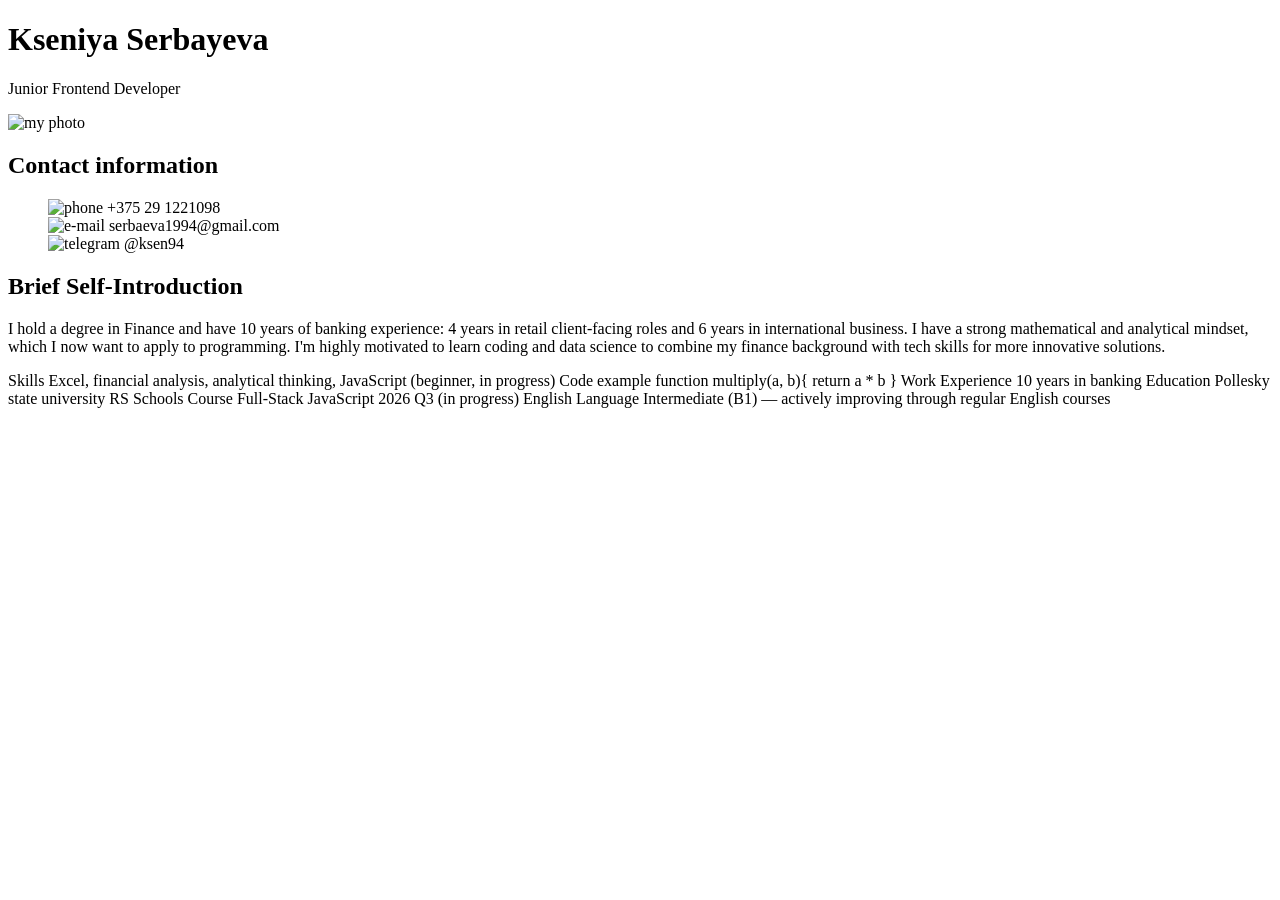
==== index.html @ 52aeddbb "docs: add left column" ====
<!DOCTYPE html>
<html lang="en">
<head>
    <meta charset="UTF-8">
    <meta name="viewport" content="width=device-width, initial-scale=1.0">
    <title>Serbayeva CV RSS</title>
    <link rel="preconnect" href="https://fonts.googleapis.com">
    <link rel="preconnect" href="https://fonts.gstatic.com" crossorigin>
    <link href="https://fonts.googleapis.com/css2?family=Cormorant+Garamond:ital,wght@0,300..700;1,300..700&display=swap" rel="stylesheet">
    <link rel="stylesheet" href="style.css">
</head>
<body>
    <div class="cv-container">
        <main class="two-columns">
            <div class="left-colume">
                <header>
                    <h1>Kseniya Serbayeva</h1>
                    <p>Junior Frontend Developer</p>
                    <img src="images/pic.jpg" alt="my photo"width="310" height="470">
                </header>
                    <section class="main-info">
                        <h2>Contact information</h2>
                                    <ul style="list-style-type:none">
                                        <li><img src="images/phone.svg" alt="phone" width="20"> +375 29 1221098</li>
                                        <li><img src="images/email.svg" alt="e-mail" width="20"> serbaeva1994@gmail.com</li>
                                        <li><img src="images/telegram.svg" alt="telegram" width="20"> @ksen94</li>
                                    </ul>
                        <h2>Brief Self-Introduction</h2>
                        <p>
                            I hold a degree in Finance and have 10 years of banking experience: 4 years in retail client-facing roles and 6 years in international business. I have a strong mathematical and analytical mindset, which I now want to apply to programming. I'm highly motivated to learn coding and data science to combine my finance background with tech skills for more innovative solutions.
                        </p>
                        </section>
Skills
Excel, financial analysis, analytical thinking, JavaScript (beginner, in progress)
Code example
function multiply(a, b){ return a * b }
Work Experience
10 years in banking
Education
Pollesky state university
RS Schools Course Full-Stack JavaScript 2026 Q3 (in progress)
English Language
Intermediate (B1) — actively improving through regular English courses
</p>
</body>
</html>
---- style.css ----
@media screen {
    
}
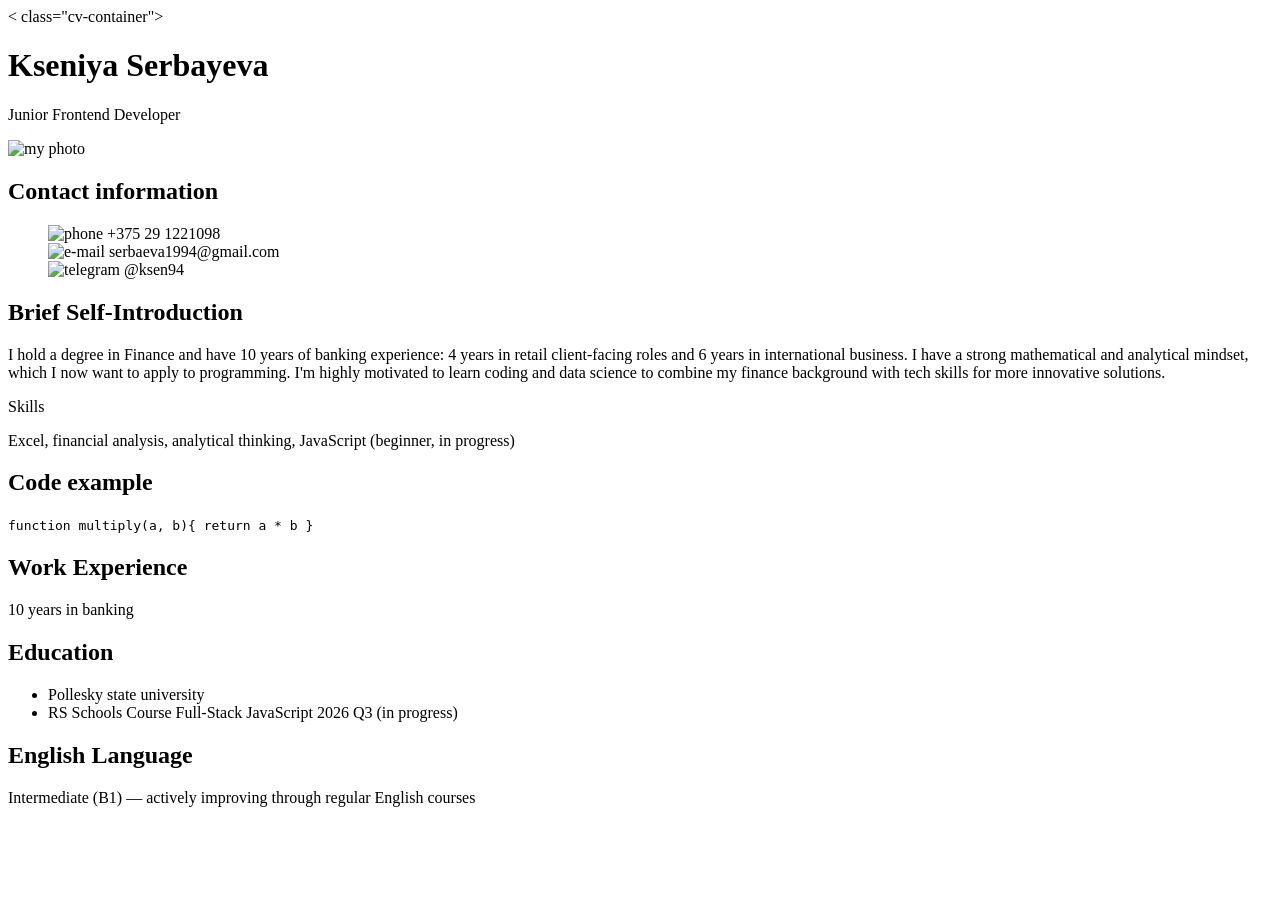
==== commit 9f43c05a: "docs:add all structure" ====
--- a/index.html
+++ b/index.html
@@ -10,9 +10,9 @@
     <link rel="stylesheet" href="style.css">
 </head>
 <body>
-    <div class="cv-container">
+    < class="cv-container">
         <main class="two-columns">
-            <div class="left-colume">
+            <div class="left-column">
                 <header>
                     <h1>Kseniya Serbayeva</h1>
                     <p>Junior Frontend Developer</p>
@@ -30,17 +30,24 @@
                             I hold a degree in Finance and have 10 years of banking experience: 4 years in retail client-facing roles and 6 years in international business. I have a strong mathematical and analytical mindset, which I now want to apply to programming. I'm highly motivated to learn coding and data science to combine my finance background with tech skills for more innovative solutions.
                         </p>
                         </section>
-Skills
-Excel, financial analysis, analytical thinking, JavaScript (beginner, in progress)
-Code example
-function multiply(a, b){ return a * b }
-Work Experience
-10 years in banking
-Education
-Pollesky state university
-RS Schools Course Full-Stack JavaScript 2026 Q3 (in progress)
-English Language
-Intermediate (B1) — actively improving through regular English courses
-</p>
-</body>
-</html>+                        </div>
+                        <div class="right-column">
+                            <section class="main-info"
+                            <h1>Skills</h1>
+                            <p>Excel, financial analysis, analytical thinking, JavaScript (beginner, in progress)</p>
+                            <h2>Code example</h2>
+                            <code>function multiply(a, b){ return a * b }</code>
+                            <h2>Work Experience</h2>
+                            <p>10 years in banking</p>
+                            <h2>Education</h2>
+                            <ul>
+                                <li>Pollesky state university</li>
+                                <li>RS Schools Course Full-Stack JavaScript 2026 Q3 (in progress)</li>
+                            </ul>
+                            <h2>English Language</h2>
+                            <p>Intermediate (B1) — actively improving through regular English courses</p>
+                        </section>
+                        </div>
+                        </main>
+                    </body>
+                    </html>
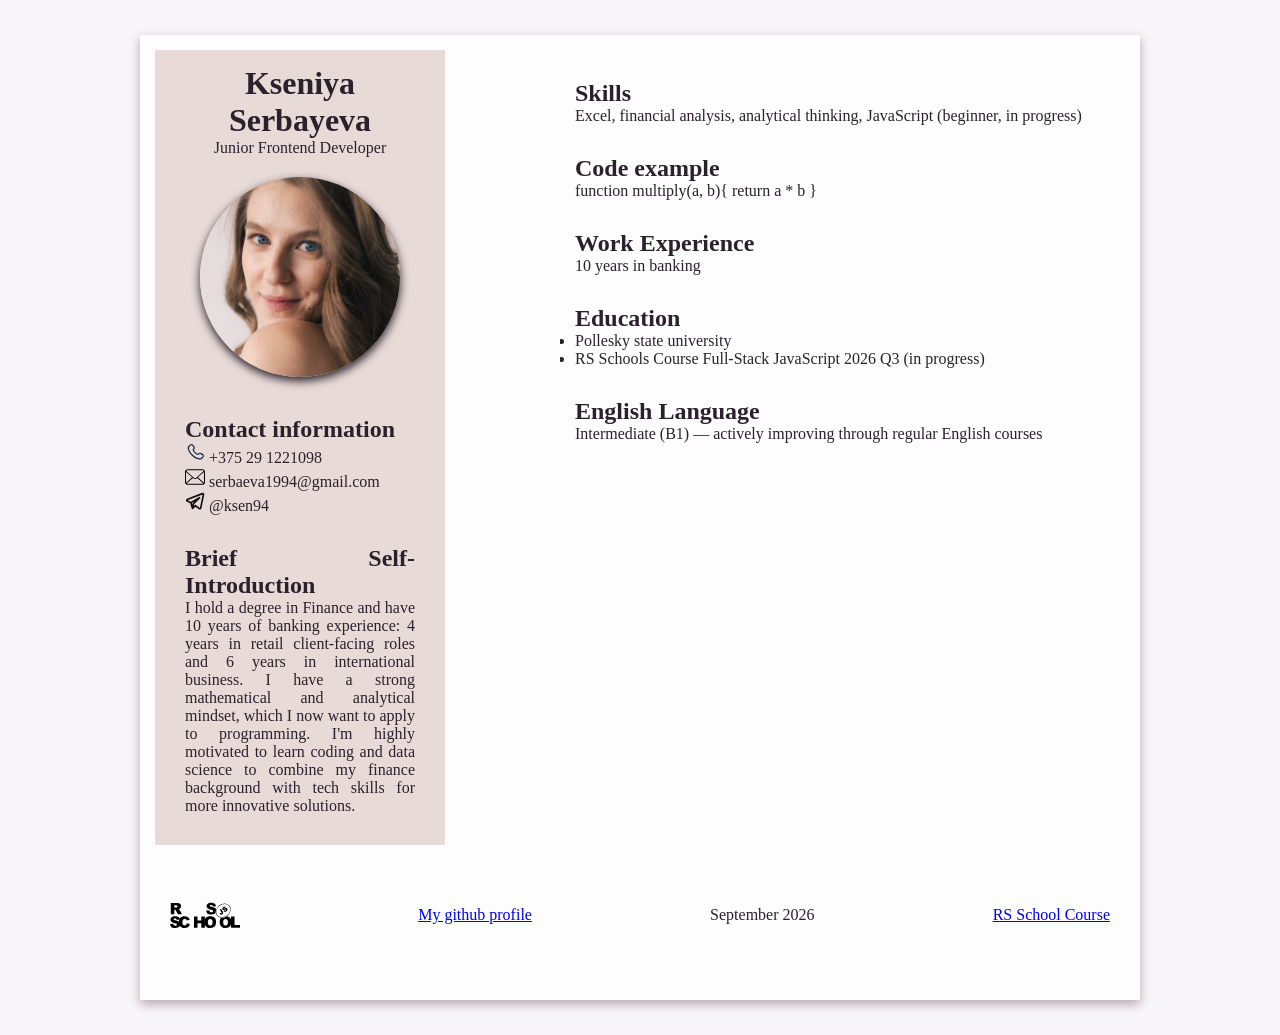
==== commit d319483a: "docs:add style" ====
--- a/index.html
+++ b/index.html
@@ -10,21 +10,23 @@
     <link rel="stylesheet" href="style.css">
 </head>
 <body>
-    < class="cv-container">
+    <div div class="cv-container">
         <main class="two-columns">
             <div class="left-column">
                 <header>
                     <h1>Kseniya Serbayeva</h1>
                     <p>Junior Frontend Developer</p>
-                    <img src="images/pic.jpg" alt="my photo"width="310" height="470">
+                    <img class="photo" src="images/pic.jpg" alt="my photo"width="310" height="470">
                 </header>
-                    <section class="main-info">
+                    <section class="contact">
                         <h2>Contact information</h2>
                                     <ul style="list-style-type:none">
                                         <li><img src="images/phone.svg" alt="phone" width="20"> +375 29 1221098</li>
                                         <li><img src="images/email.svg" alt="e-mail" width="20"> serbaeva1994@gmail.com</li>
                                         <li><img src="images/telegram.svg" alt="telegram" width="20"> @ksen94</li>
                                     </ul>
+                                </section>
+                            <section class="info">
                         <h2>Brief Self-Introduction</h2>
                         <p>
                             I hold a degree in Finance and have 10 years of banking experience: 4 years in retail client-facing roles and 6 years in international business. I have a strong mathematical and analytical mindset, which I now want to apply to programming. I'm highly motivated to learn coding and data science to combine my finance background with tech skills for more innovative solutions.
@@ -32,22 +34,38 @@
                         </section>
                         </div>
                         <div class="right-column">
-                            <section class="main-info"
-                            <h1>Skills</h1>
+                            <section class="skills">
+                            <h2>Skills</h2>
                             <p>Excel, financial analysis, analytical thinking, JavaScript (beginner, in progress)</p>
+                            </section>
+                            <section class="code">
                             <h2>Code example</h2>
                             <code>function multiply(a, b){ return a * b }</code>
+                            </section>
+                            <section class="work">
                             <h2>Work Experience</h2>
                             <p>10 years in banking</p>
+                            </section>
+                            <section class="education">
                             <h2>Education</h2>
                             <ul>
                                 <li>Pollesky state university</li>
                                 <li>RS Schools Course Full-Stack JavaScript 2026 Q3 (in progress)</li>
                             </ul>
+                            </section>
+                            <section class="language">
                             <h2>English Language</h2>
                             <p>Intermediate (B1) — actively improving through regular English courses</p>
                         </section>
+                        </section>
                         </div>
                         </main>
+                        <footer>
+                          <img src="images/rs-school-logo.svg" alt="github pic" width="70" height="70">
+                          <a class="my-github" href="https://github.com/KseniyaRic">My github profile</a>
+                          <p>September 2026</p>
+                          <a href="https://rs.school/ru/courses/javascript">RS School Course</a>
+                        </footer>
+                    </div>
                     </body>
                     </html>
--- a/style.css
+++ b/style.css
@@ -1,3 +1,77 @@
-@media screen {
-    
+* {
+    margin: 0;
+    padding: 0;
+    box-sizing: border-box;
 }
+body {
+    padding: 15px;
+    background-color: #f8f6f8;
+    font-family: "Cormorant Garamond", serif;
+    font-size: 16px;
+    color: #2b212c;
+    line-height: 2,5;
+
+}
+.cv-container {
+    display: block;
+    position: relative;
+    width: 1000px;
+    height: auto;
+    margin: 20px auto;
+    padding: 15px;
+    background-color: #fdfdfd;
+    box-shadow: 0 4px 10px #b3a6b4;
+    }
+.two-columns{
+    display: grid;
+    grid-template-columns: 1fr 2fr;
+    gap: 100px;
+}
+.left-column{
+    text-align: center;
+    padding: 15px;
+    background-color: #dfcdc7af;
+}
+.photo{
+    width: 200px;
+    height: 200px;
+    margin: 20px auto;
+    object-fit: cover;
+    border-radius: 50%;
+    box-shadow: 0 4px 10px #2b212c;
+}
+h1{
+    text-align: center;
+}
+.contact{
+text-align: left;
+padding: 15px;
+}
+.info{
+text-align: justify;
+padding: 15px;
+}
+.right-column{
+  padding: 15px;
+  overflow: hidden;
+  gap: 20px
+}
+.skills,
+.code,
+.work,
+.education,
+.language {
+padding: 15px;
+overflow: hidden;
+gap: 20px
+}
+code{
+font-family: inherit;
+}
+footer{
+display: flex;
+justify-content: space-between;
+margin: 20px auto;
+padding: 15px;
+align-items: center;
+}
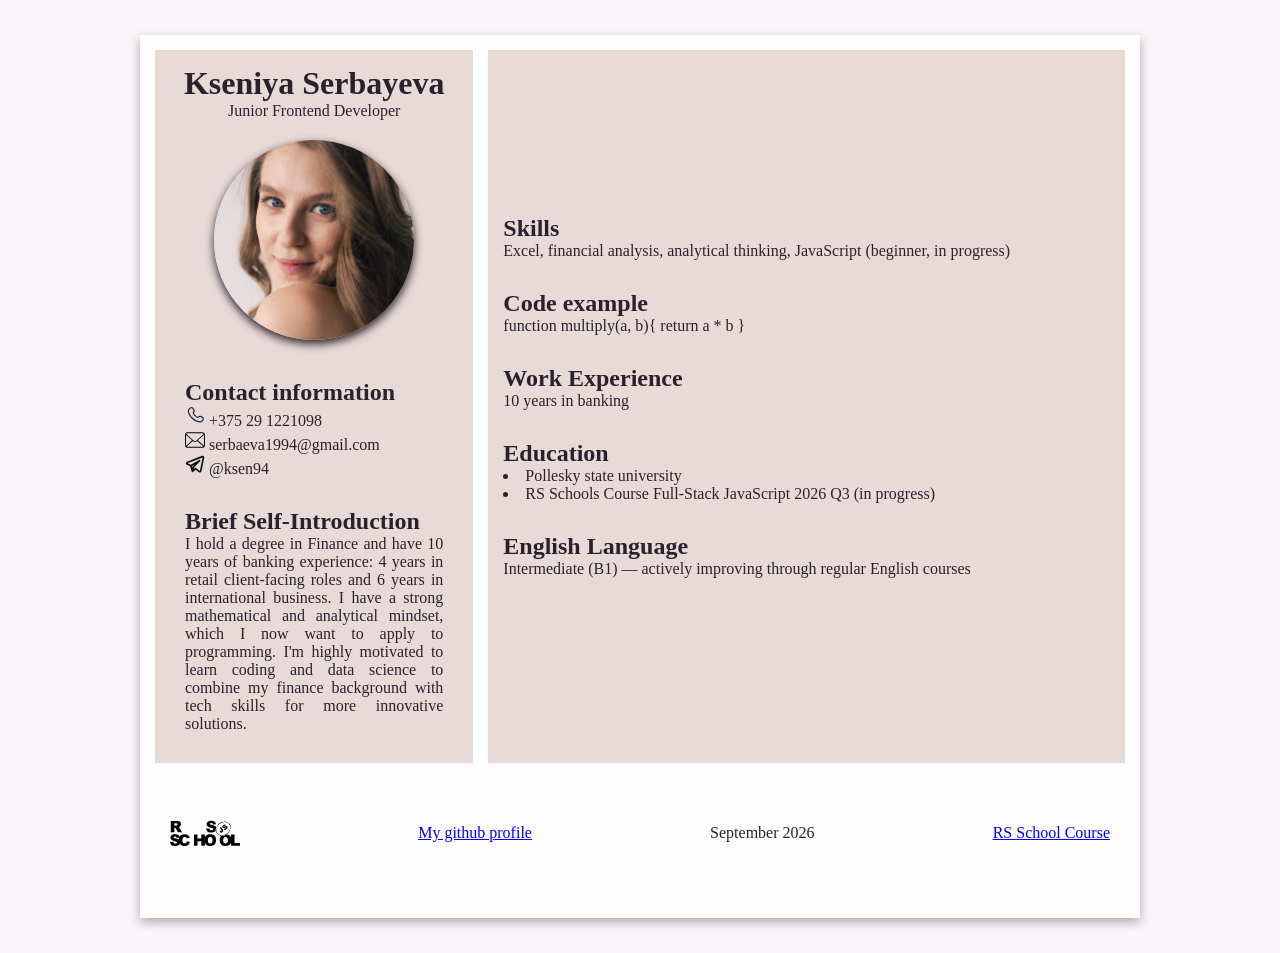
==== commit 5d60b9ff: "feat:remove tag" ====
--- a/index.html
+++ b/index.html
@@ -10,13 +10,13 @@
     <link rel="stylesheet" href="style.css">
 </head>
 <body>
-    <div div class="cv-container">
+    <div class="cv-container">
         <main class="two-columns">
             <div class="left-column">
                 <header>
                     <h1>Kseniya Serbayeva</h1>
                     <p>Junior Frontend Developer</p>
-                    <img class="photo" src="images/pic.jpg" alt="my photo"width="310" height="470">
+                    <img class="photo" src="images/pic.jpg" alt="my photo" width="310" height="470">
                 </header>
                     <section class="contact">
                         <h2>Contact information</h2>
@@ -57,7 +57,6 @@
                             <h2>English Language</h2>
                             <p>Intermediate (B1) — actively improving through regular English courses</p>
                         </section>
-                        </section>
                         </div>
                         </main>
                         <footer>
--- a/style.css
+++ b/style.css
@@ -25,7 +25,7 @@
 .two-columns{
     display: grid;
     grid-template-columns: 1fr 2fr;
-    gap: 100px;
+    gap: 15px;
 }
 .left-column{
     text-align: center;
@@ -52,9 +52,10 @@
 padding: 15px;
 }
 .right-column{
-  padding: 15px;
-  overflow: hidden;
-  gap: 20px
+padding-top: 150px;
+overflow: hidden;
+gap: 20px;
+background-color: #dfcdc7af;
 }
 .skills,
 .code,
@@ -64,6 +65,9 @@
 padding: 15px;
 overflow: hidden;
 gap: 20px
+}
+.education{
+    list-style-position: inside;
 }
 code{
 font-family: inherit;
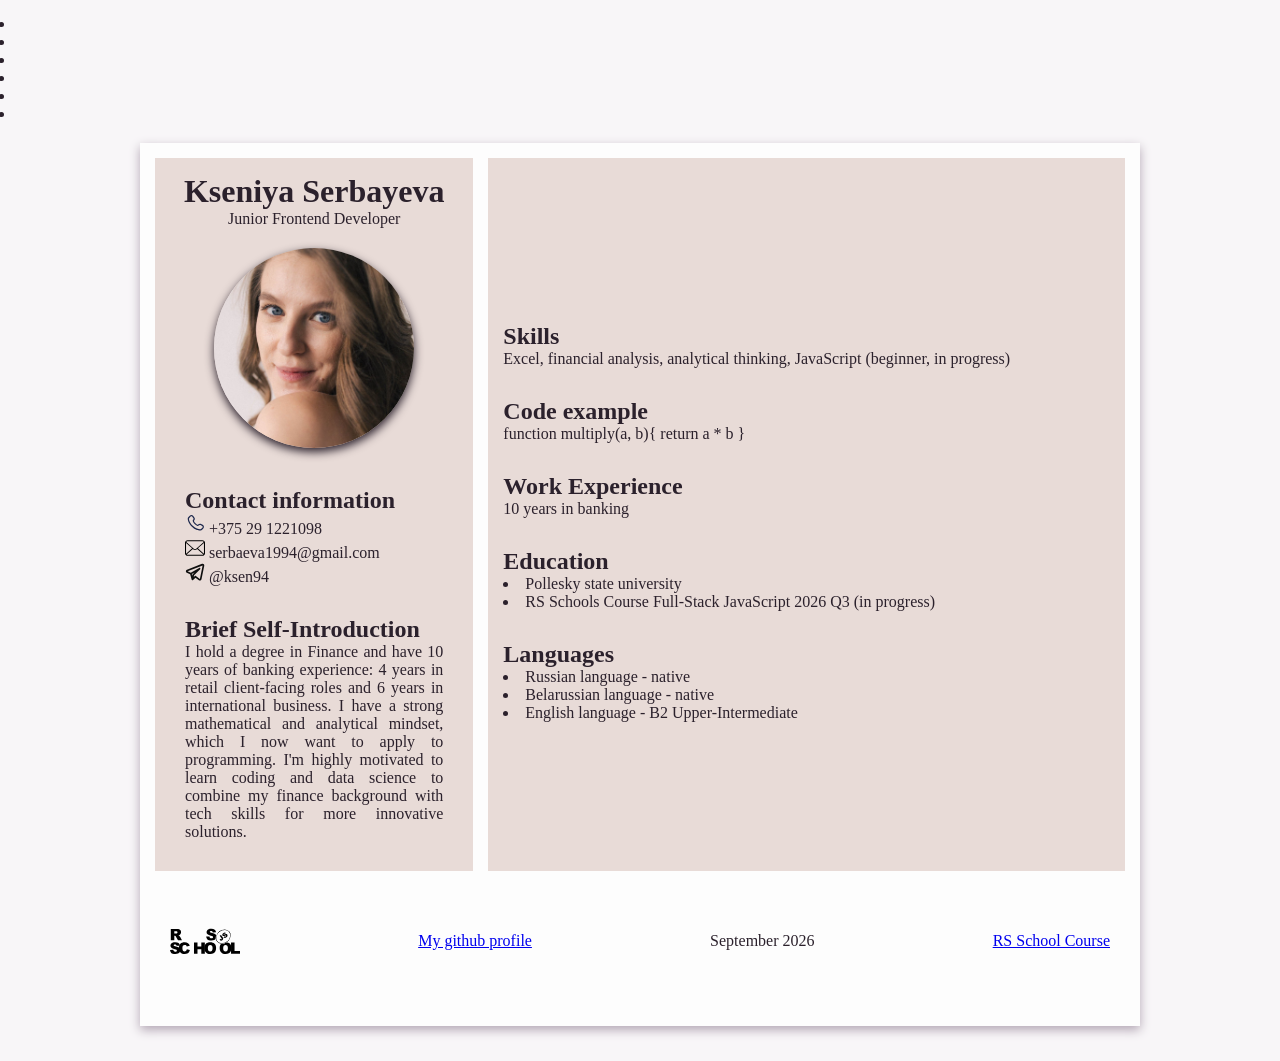
==== commit 2abeaef1: "feat:add nav" ====
--- a/index.html
+++ b/index.html
@@ -10,6 +10,16 @@
     <link rel="stylesheet" href="style.css">
 </head>
 <body>
+    <nav class="menu">
+        <ul>
+            <li><a href="#personal"About me"></a></li>
+            <li><a href="#"Skills></a></li>
+            <li><a href="#"Code Example"></a></li>
+            <li><a href="#"Work Experience></a></li>
+            <li><a href="#"Education"></a></li>
+            <li><a href="#"Languages></a></li>
+
+    </nav>
     <div class="cv-container">
         <main class="two-columns">
             <div class="left-column">
@@ -27,7 +37,7 @@
                                     </ul>
                                 </section>
                             <section class="info">
-                        <h2>Brief Self-Introduction</h2>
+                        <h2 id="personal"> Brief Self-Introduction</h2>
                         <p>
                             I hold a degree in Finance and have 10 years of banking experience: 4 years in retail client-facing roles and 6 years in international business. I have a strong mathematical and analytical mindset, which I now want to apply to programming. I'm highly motivated to learn coding and data science to combine my finance background with tech skills for more innovative solutions.
                         </p>
@@ -53,9 +63,13 @@
                                 <li>RS Schools Course Full-Stack JavaScript 2026 Q3 (in progress)</li>
                             </ul>
                             </section>
-                            <section class="language">
-                            <h2>English Language</h2>
-                            <p>Intermediate (B1) — actively improving through regular English courses</p>
+                            <section class="languages">
+                            <h2>Languages</h2>
+                            <ul>
+                            <li> Russian language - native</li>
+                            <li> Belarussian language - native </li>
+                            <li> English language - B2 Upper-Intermediate </li>
+                            </ul>
                         </section>
                         </div>
                         </main>
--- a/style.css
+++ b/style.css
@@ -61,13 +61,11 @@
 .code,
 .work,
 .education,
-.language {
+.languages {
 padding: 15px;
 overflow: hidden;
-gap: 20px
-}
-.education{
-    list-style-position: inside;
+list-style-position: inside;
+gap: 20px;
 }
 code{
 font-family: inherit;
@@ -78,4 +76,4 @@
 margin: 20px auto;
 padding: 15px;
 align-items: center;
-}+}
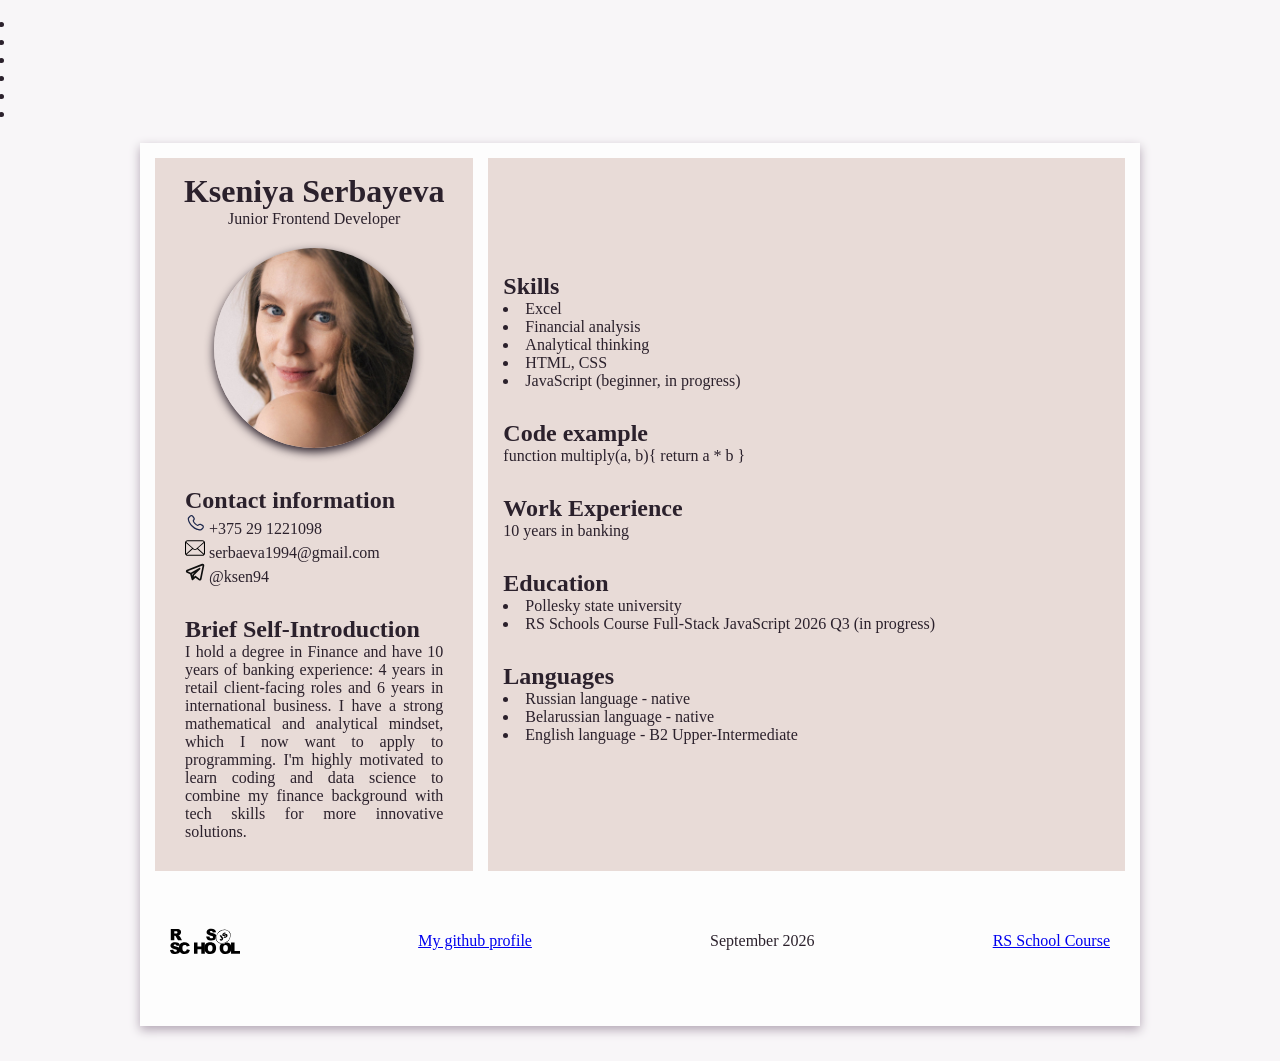
==== commit 74a3dd90: "docs:add skills" ====
--- a/index.html
+++ b/index.html
@@ -46,7 +46,13 @@
                         <div class="right-column">
                             <section class="skills">
                             <h2>Skills</h2>
-                            <p>Excel, financial analysis, analytical thinking, JavaScript (beginner, in progress)</p>
+                            <ul>
+                                <li>Excel</li>
+                                <li>Financial analysis</li>
+                                <li>Analytical thinking</li>
+                                <li>HTML, CSS</li>
+                                <li>JavaScript (beginner, in progress)</li>
+                                </ul>
                             </section>
                             <section class="code">
                             <h2>Code example</h2>
--- a/style.css
+++ b/style.css
@@ -52,7 +52,7 @@
 padding: 15px;
 }
 .right-column{
-padding-top: 150px;
+padding-top: 100px;
 overflow: hidden;
 gap: 20px;
 background-color: #dfcdc7af;
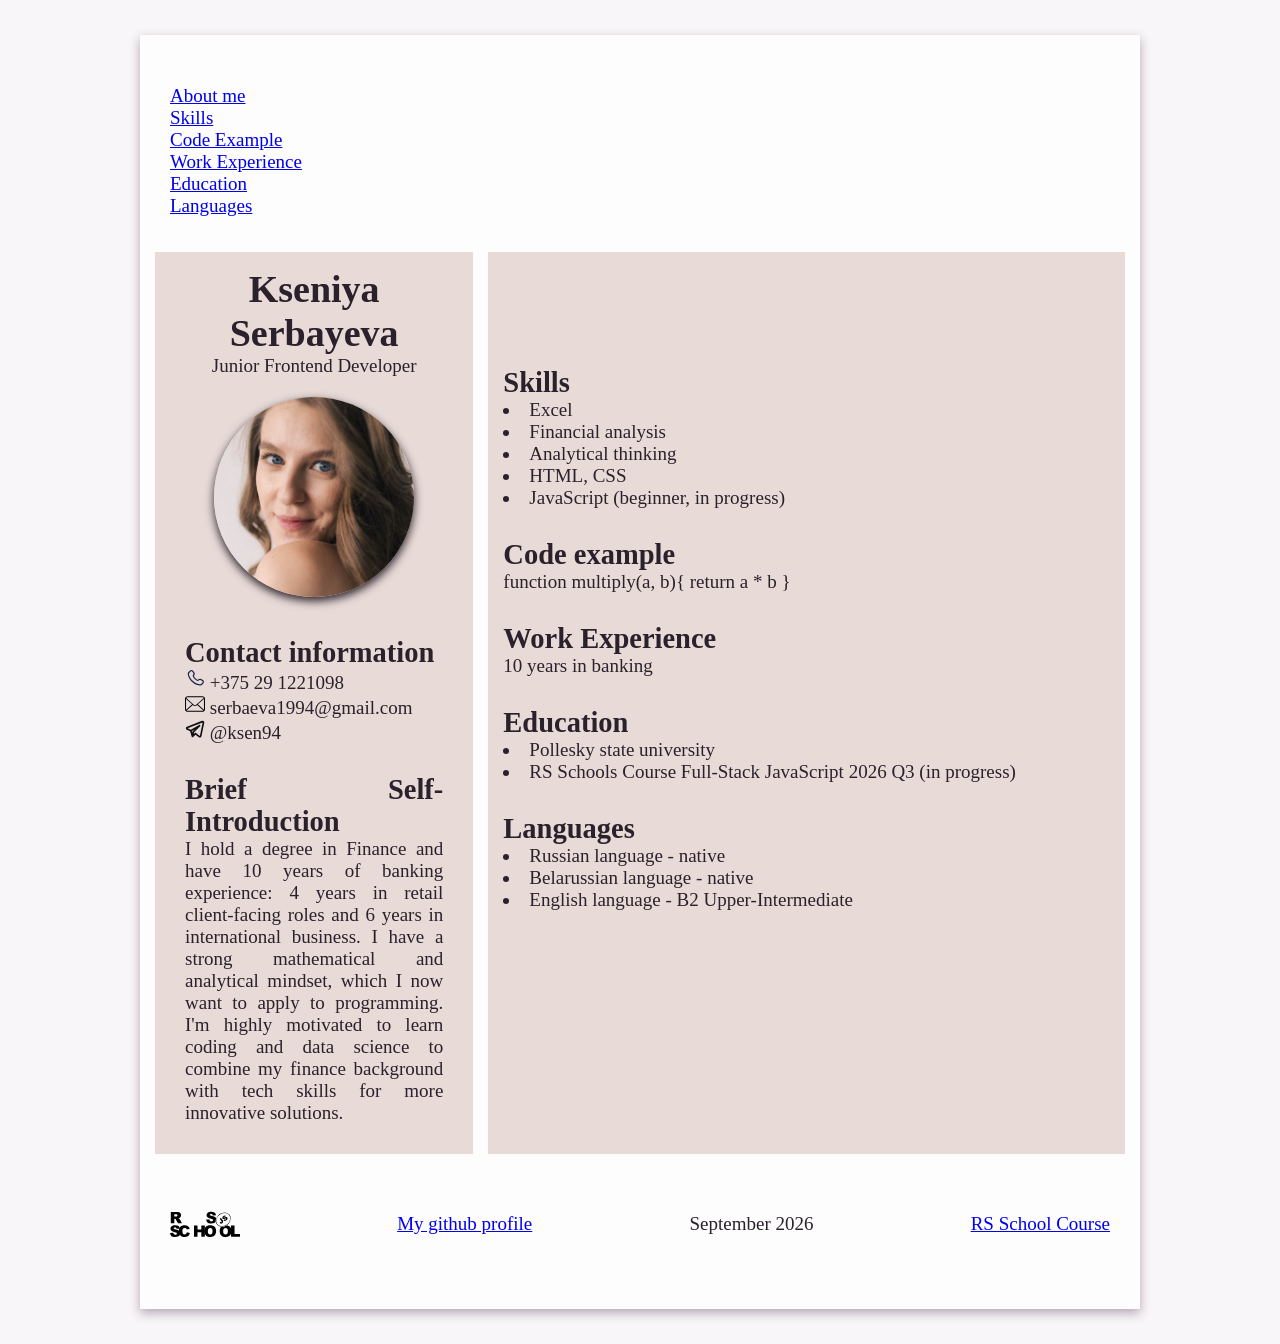
==== commit 25e0fdf5: "feat:nav structure update" ====
--- a/index.html
+++ b/index.html
@@ -10,17 +10,17 @@
     <link rel="stylesheet" href="style.css">
 </head>
 <body>
-    <nav class="menu">
-        <ul>
-            <li><a href="#personal"About me"></a></li>
-            <li><a href="#"Skills></a></li>
-            <li><a href="#"Code Example"></a></li>
-            <li><a href="#"Work Experience></a></li>
-            <li><a href="#"Education"></a></li>
-            <li><a href="#"Languages></a></li>
-
-    </nav>
     <div class="cv-container">
+            <nav class="menu">
+        <ul style="list-style-type:none">
+            <li><a href="#info">About me</a></li>
+            <li><a href="#skills">Skills</a></li>
+            <li><a href="#code">Code Example</a></li>
+            <li><a href="#work">Work Experience</a></li>
+            <li><a href="#education">Education</a></li>
+            <li><a href="#languages">Languages</a></li>
+            </ul>
+        </nav>
         <main class="two-columns">
             <div class="left-column">
                 <header>
@@ -28,7 +28,7 @@
                     <p>Junior Frontend Developer</p>
                     <img class="photo" src="images/pic.jpg" alt="my photo" width="310" height="470">
                 </header>
-                    <section class="contact">
+                    <section class="contact" id="contact">
                         <h2>Contact information</h2>
                                     <ul style="list-style-type:none">
                                         <li><img src="images/phone.svg" alt="phone" width="20"> +375 29 1221098</li>
@@ -36,15 +36,15 @@
                                         <li><img src="images/telegram.svg" alt="telegram" width="20"> @ksen94</li>
                                     </ul>
                                 </section>
-                            <section class="info">
-                        <h2 id="personal"> Brief Self-Introduction</h2>
+                            <section class="info" id="info">
+                        <h2> Brief Self-Introduction</h2>
                         <p>
                             I hold a degree in Finance and have 10 years of banking experience: 4 years in retail client-facing roles and 6 years in international business. I have a strong mathematical and analytical mindset, which I now want to apply to programming. I'm highly motivated to learn coding and data science to combine my finance background with tech skills for more innovative solutions.
                         </p>
                         </section>
                         </div>
                         <div class="right-column">
-                            <section class="skills">
+                            <section class="skills" id="skills">
                             <h2>Skills</h2>
                             <ul>
                                 <li>Excel</li>
@@ -54,22 +54,22 @@
                                 <li>JavaScript (beginner, in progress)</li>
                                 </ul>
                             </section>
-                            <section class="code">
+                            <section class="code" id="code">
                             <h2>Code example</h2>
                             <code>function multiply(a, b){ return a * b }</code>
                             </section>
-                            <section class="work">
+                            <section class="work" id="work">
                             <h2>Work Experience</h2>
                             <p>10 years in banking</p>
                             </section>
-                            <section class="education">
+                            <section class="education" id="education">
                             <h2>Education</h2>
                             <ul>
                                 <li>Pollesky state university</li>
                                 <li>RS Schools Course Full-Stack JavaScript 2026 Q3 (in progress)</li>
                             </ul>
                             </section>
-                            <section class="languages">
+                            <section class="languages" id="languages">
                             <h2>Languages</h2>
                             <ul>
                             <li> Russian language - native</li>
--- a/style.css
+++ b/style.css
@@ -7,7 +7,7 @@
     padding: 15px;
     background-color: #f8f6f8;
     font-family: "Cormorant Garamond", serif;
-    font-size: 16px;
+    font-size: 19px;
     color: #2b212c;
     line-height: 2,5;
 
@@ -22,6 +22,13 @@
     background-color: #fdfdfd;
     box-shadow: 0 4px 10px #b3a6b4;
     }
+.menu{
+display: flex;
+justify-content: space-between;
+margin: 20px auto;
+padding: 15px;
+align-items: center;
+}
 .two-columns{
     display: grid;
     grid-template-columns: 1fr 2fr;
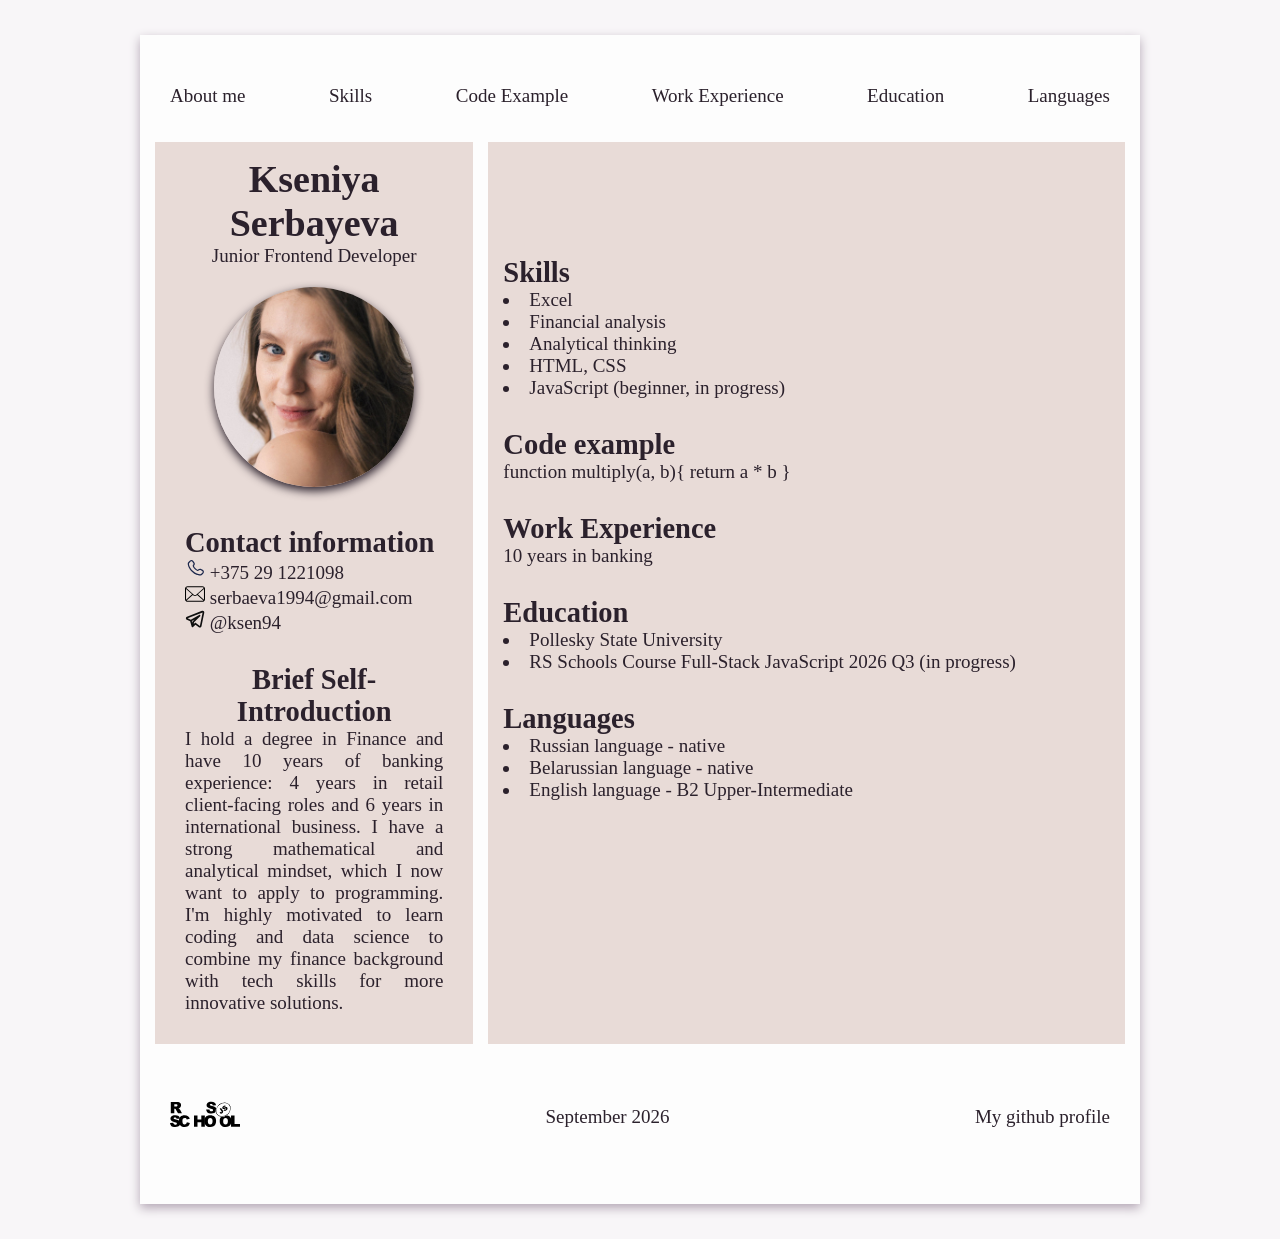
==== commit 084a8912: "feat:link to course" ====
--- a/index.html
+++ b/index.html
@@ -65,7 +65,7 @@
                             <section class="education" id="education">
                             <h2>Education</h2>
                             <ul>
-                                <li>Pollesky state university</li>
+                                <li>Pollesky State University</li>
                                 <li>RS Schools Course Full-Stack JavaScript 2026 Q3 (in progress)</li>
                             </ul>
                             </section>
@@ -80,10 +80,11 @@
                         </div>
                         </main>
                         <footer>
+                            <a href="https://rs.school/ru/courses/javascript">
                           <img src="images/rs-school-logo.svg" alt="github pic" width="70" height="70">
+                          </a>
+                          <p>September 2026</p>
                           <a class="my-github" href="https://github.com/KseniyaRic">My github profile</a>
-                          <p>September 2026</p>
-                          <a href="https://rs.school/ru/courses/javascript">RS School Course</a>
                         </footer>
                     </div>
                     </body>
--- a/style.css
+++ b/style.css
@@ -22,12 +22,16 @@
     background-color: #fdfdfd;
     box-shadow: 0 4px 10px #b3a6b4;
     }
-.menu{
+.menu ul{
 display: flex;
 justify-content: space-between;
 margin: 20px auto;
 padding: 15px;
 align-items: center;
+}
+.menu a{
+    text-decoration: none;
+    color: inherit;
 }
 .two-columns{
     display: grid;
@@ -53,6 +57,9 @@
 .contact{
 text-align: left;
 padding: 15px;
+}
+.info h2{
+    text-align: center;
 }
 .info{
 text-align: justify;
@@ -84,3 +91,7 @@
 padding: 15px;
 align-items: center;
 }
+footer a{
+text-decoration: none;
+color: inherit;
+}
